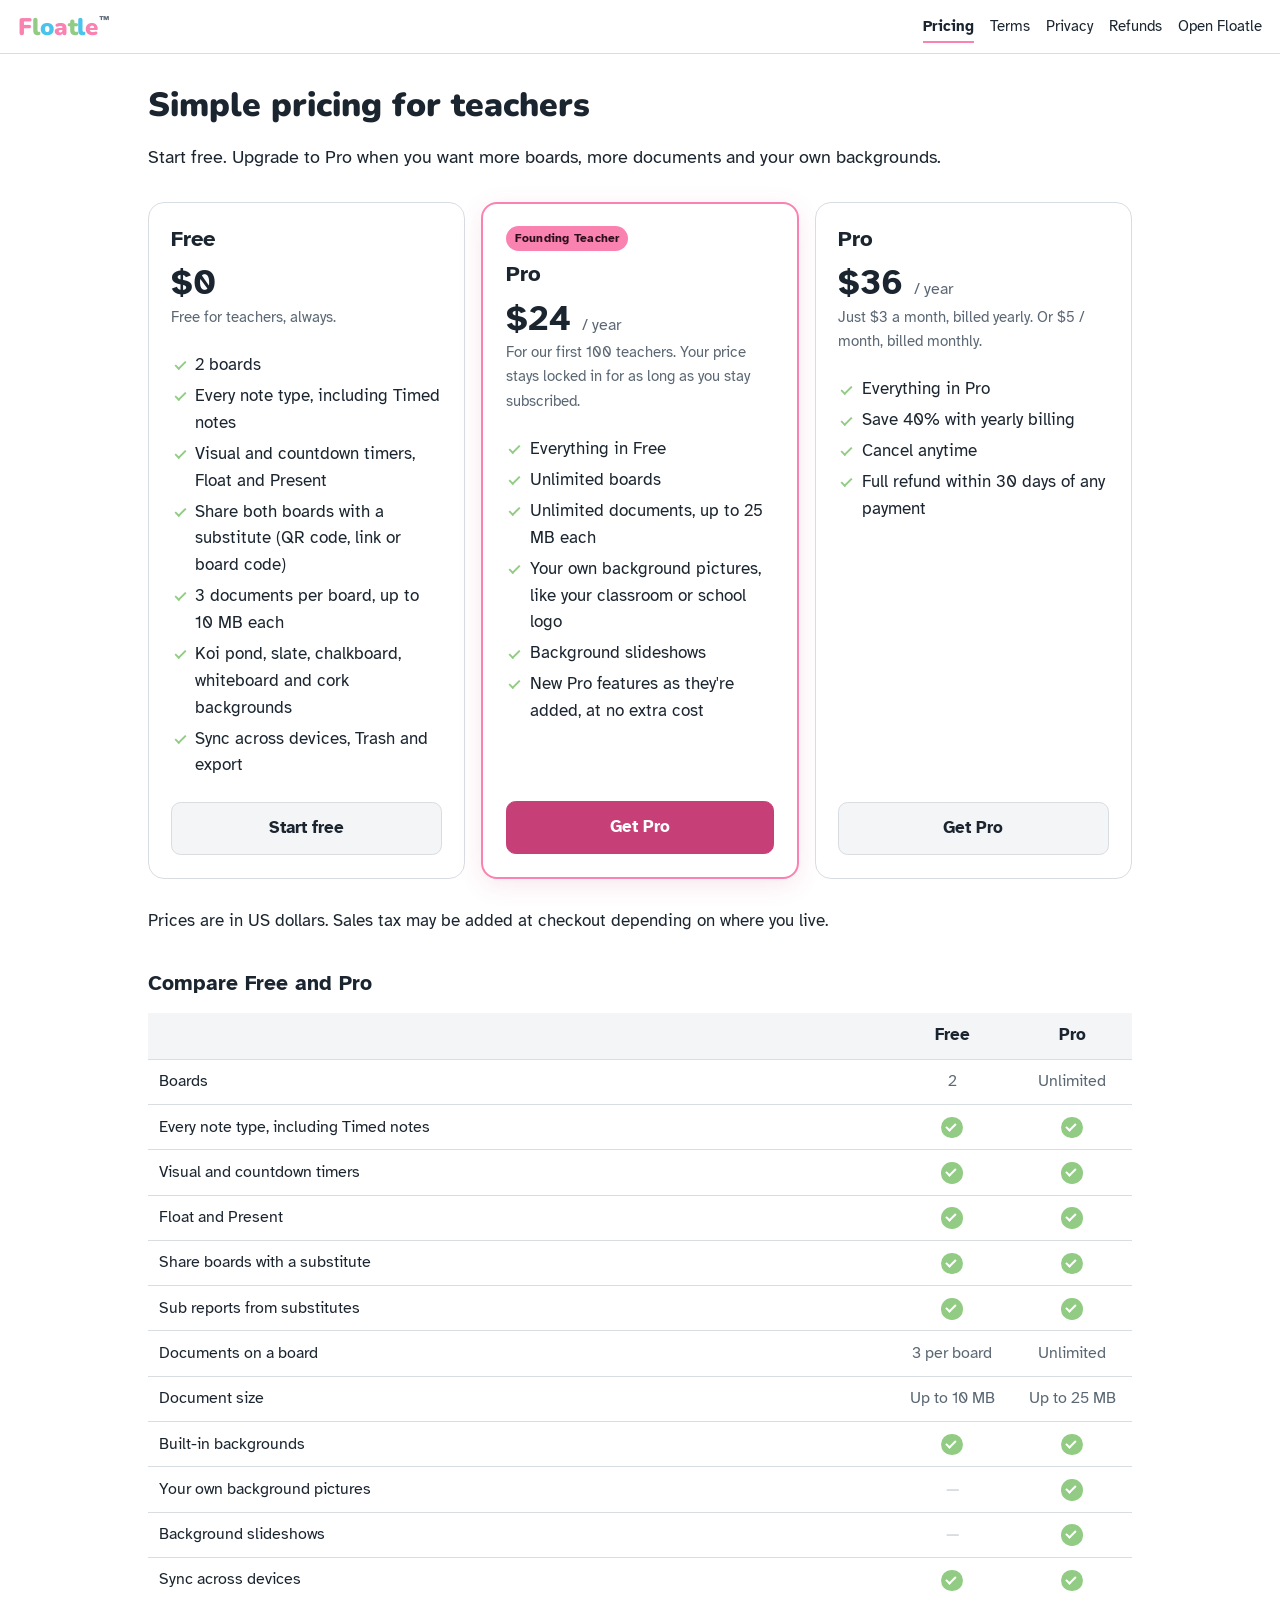
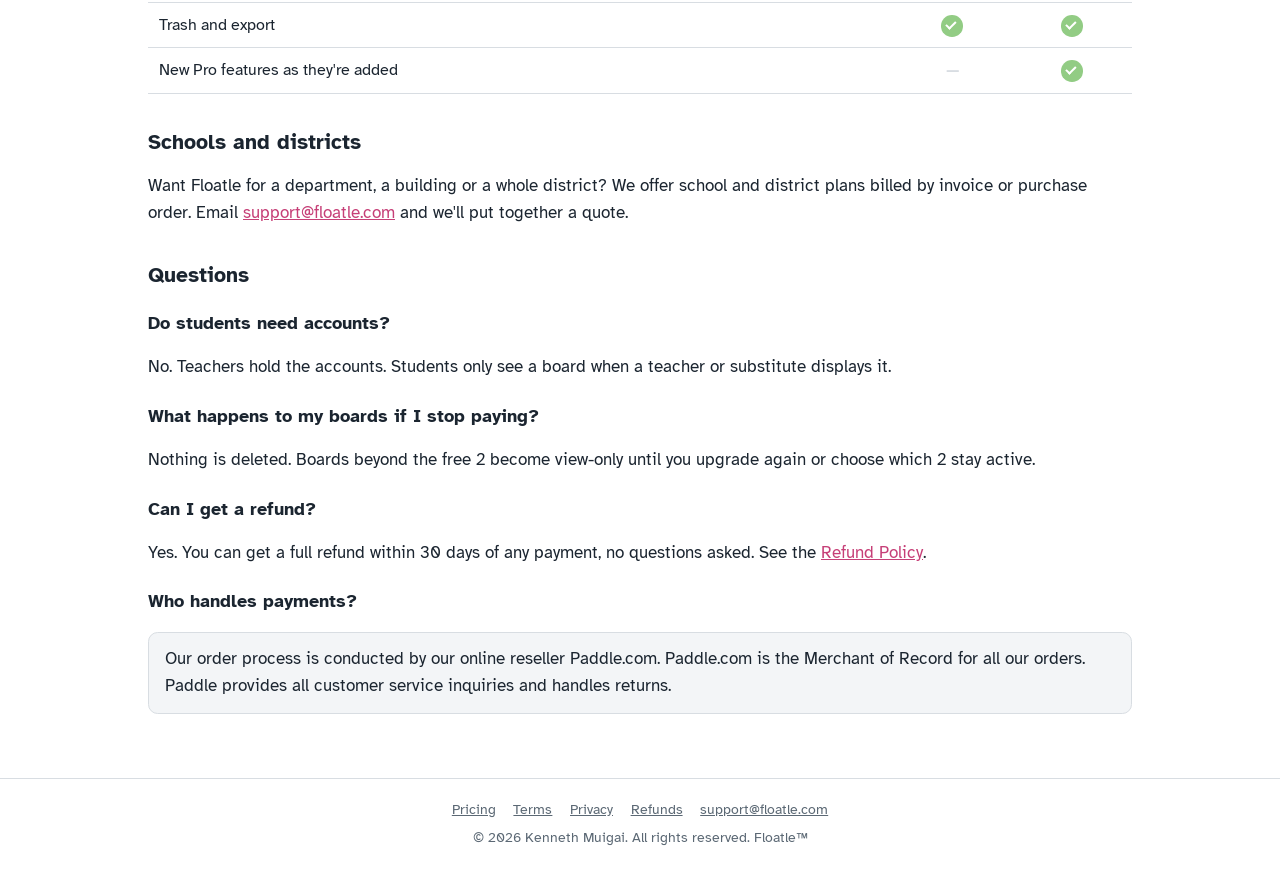
==== pricing/index.html @ 1a971127 "Add files via upload" ====
<!doctype html>
<html lang="en">
<head>
<meta charset="utf-8">
<meta name="viewport" content="width=device-width, initial-scale=1">
<title>Pricing · Floatle™</title>
<meta name="description" content="Floatle pricing: free for teachers, Pro for unlimited boards and themes.">
<meta name="theme-color" content="#173A55">
<meta name="author" content="Kenneth Muigai">
<link rel="icon" type="image/png" href="/assets/favicon.png">
<link rel="apple-touch-icon" href="/assets/apple-touch-icon.png">
<link rel="preconnect" href="https://fonts.googleapis.com">
<link rel="preconnect" href="https://fonts.gstatic.com" crossorigin>
<link rel="stylesheet" href="https://fonts.googleapis.com/css2?family=Atkinson+Hyperlegible:ital,wght@0,400;0,700;1,400&family=Nunito:wght@900&display=swap">
<link rel="stylesheet" href="/assets/legal.css">
</head>
<body>
<header class="top">
  <a class="brand" href="/" aria-label="Floatle home"><span class="c1">F</span><span class="c2">l</span><span class="c3">o</span><span class="c1">a</span><span class="c2">t</span><span class="c3">l</span><span class="c1">e</span><span class="tm" aria-hidden="true">™</span></a>
  <nav aria-label="Site"><a href="/pricing/" aria-current="page">Pricing</a><a href="/terms/">Terms</a><a href="/privacy/">Privacy</a><a href="/refunds/">Refunds</a><a href="/">Open Floatle</a></nav>
</header>
<main class="wide">
<h1>Simple pricing for teachers</h1>
<p class="lead">Start free. Upgrade to Pro when you want more boards, more documents and your own backgrounds.</p>

<div class="plans">
  <section class="plan">
    <h2>Free</h2>
    <p class="price">$0</p>
    <p class="alt">Free for teachers, always.</p>
    <ul>
      <li>2 boards</li>
      <li>Every note type, including Timed notes</li>
      <li>Visual and countdown timers, Float and Present</li>
      <li>Share both boards with a substitute (QR code, link or board code)</li>
      <li>3 documents per board, up to 10 MB each</li>
      <li>Koi pond, slate, chalkboard, whiteboard and cork backgrounds</li>
      <li>Sync across devices, Trash and export</li>
    </ul>
    <a class="btn" href="/">Start free</a>
  </section>

  <section class="plan featured">
    <span class="tag">Founding Teacher</span>
    <h2>Pro</h2>
    <p class="price">$24 <small>/ year</small></p>
    <p class="alt">For our first 100 teachers. Your price stays locked in for as long as you stay subscribed.</p>
    <ul>
      <li>Everything in Free</li>
      <li>Unlimited boards</li>
      <li>Unlimited documents, up to 25 MB each</li>
      <li>Your own background pictures, like your classroom or school logo</li>
      <li>Background slideshows</li>
      <li>New Pro features as they're added, at no extra cost</li>
    </ul>
    <a class="btn primary" href="/">Get Pro</a>
  </section>

  <section class="plan">
    <h2>Pro</h2>
    <p class="price">$36 <small>/ year</small></p>
    <p class="alt">Just $3 a month, billed yearly. Or $5 / month, billed monthly.</p>
    <ul>
      <li>Everything in Pro</li>
      <li>Save 40% with yearly billing</li>
      <li>Cancel anytime</li>
      <li>Full refund within 30 days of any payment</li>
    </ul>
    <a class="btn" href="/">Get Pro</a>
  </section>
</div>

<p>Prices are in US dollars. Sales tax may be added at checkout depending on where you live.</p>

<h2>Compare Free and Pro</h2>
<div class="table-wrap">
<table class="compare">
  <thead><tr><th scope="col"><span class="sr">Feature</span></th><th scope="col">Free</th><th scope="col">Pro</th></tr></thead>
  <tbody>
    <tr><th scope="row">Boards</th><td>2</td><td>Unlimited</td></tr>
    <tr><th scope="row">Every note type, including Timed notes</th><td><span class="yes" role="img" aria-label="Included"></span></td><td><span class="yes" role="img" aria-label="Included"></span></td></tr>
    <tr><th scope="row">Visual and countdown timers</th><td><span class="yes" role="img" aria-label="Included"></span></td><td><span class="yes" role="img" aria-label="Included"></span></td></tr>
    <tr><th scope="row">Float and Present</th><td><span class="yes" role="img" aria-label="Included"></span></td><td><span class="yes" role="img" aria-label="Included"></span></td></tr>
    <tr><th scope="row">Share boards with a substitute</th><td><span class="yes" role="img" aria-label="Included"></span></td><td><span class="yes" role="img" aria-label="Included"></span></td></tr>
    <tr><th scope="row">Sub reports from substitutes</th><td><span class="yes" role="img" aria-label="Included"></span></td><td><span class="yes" role="img" aria-label="Included"></span></td></tr>
    <tr><th scope="row">Documents on a board</th><td>3 per board</td><td>Unlimited</td></tr>
    <tr><th scope="row">Document size</th><td>Up to 10 MB</td><td>Up to 25 MB</td></tr>
    <tr><th scope="row">Built-in backgrounds</th><td><span class="yes" role="img" aria-label="Included"></span></td><td><span class="yes" role="img" aria-label="Included"></span></td></tr>
    <tr><th scope="row">Your own background pictures</th><td><span class="no" role="img" aria-label="Not included">&mdash;</span></td><td><span class="yes" role="img" aria-label="Included"></span></td></tr>
    <tr><th scope="row">Background slideshows</th><td><span class="no" role="img" aria-label="Not included">&mdash;</span></td><td><span class="yes" role="img" aria-label="Included"></span></td></tr>
    <tr><th scope="row">Sync across devices</th><td><span class="yes" role="img" aria-label="Included"></span></td><td><span class="yes" role="img" aria-label="Included"></span></td></tr>
    <tr><th scope="row">Trash and export</th><td><span class="yes" role="img" aria-label="Included"></span></td><td><span class="yes" role="img" aria-label="Included"></span></td></tr>
    <tr><th scope="row">New Pro features as they're added</th><td><span class="no" role="img" aria-label="Not included">&mdash;</span></td><td><span class="yes" role="img" aria-label="Included"></span></td></tr>
  </tbody>
</table>
</div>

<h2>Schools and districts</h2>
<p>Want Floatle for a department, a building or a whole district? We offer school and district plans billed by invoice or purchase order. Email <a href="mailto:support@floatle.com">support@floatle.com</a> and we'll put together a quote.</p>

<section class="faq">
<h2>Questions</h2>
<h3>Do students need accounts?</h3>
<p>No. Teachers hold the accounts. Students only see a board when a teacher or substitute displays it.</p>
<h3>What happens to my boards if I stop paying?</h3>
<p>Nothing is deleted. Boards beyond the free 2 become view-only until you upgrade again or choose which 2 stay active.</p>
<h3>Can I get a refund?</h3>
<p>Yes. You can get a full refund within 30 days of any payment, no questions asked. See the <a href="/refunds/">Refund Policy</a>.</p>
<h3>Who handles payments?</h3>
<p class="mor">Our order process is conducted by our online reseller Paddle.com. Paddle.com is the Merchant of Record for all our orders. Paddle provides all customer service inquiries and handles returns.</p>
</section>
</main>
<footer class="foot">
  <nav aria-label="Legal"><a href="/pricing/" aria-current="page">Pricing</a><a href="/terms/">Terms</a><a href="/privacy/">Privacy</a><a href="/refunds/">Refunds</a><a href="mailto:support@floatle.com">support@floatle.com</a></nav>
  <div>&copy; 2026 Kenneth Muigai. All rights reserved. Floatle&trade;</div>
</footer>
</body>
</html>
---- assets/legal.css ----
/* Shared styles for floatle.com/pricing, /terms, /privacy and /refunds */
:root{
  --chrome:#FFFFFF; --chrome-2:#F3F5F7; --ink:#1B2530; --muted:#5B6874; --line:#D8DDE2;
  --accent:#C63F77; --accent-ink:#FFFFFF;
  --koi-pink:#FA82B1; --lily-green:#92CC84; --pond-blue:#4AC4EC; --pond:#173A55;
  --brand-font:"Nunito", var(--font);
  --font:"Atkinson Hyperlegible", "Segoe UI", system-ui, -apple-system, Roboto, Arial, sans-serif;
}
@media (prefers-color-scheme: dark){
  :root{
    --chrome:#141A21; --chrome-2:#1C242D; --ink:#E6EBF0; --muted:#98A5B2; --line:#2B3642;
    --accent:#FF8DB8; --accent-ink:#2A0E1A;
  }
}
*,*::before,*::after{box-sizing:border-box}
html{-webkit-text-size-adjust:100%}
body{margin:0;font-family:var(--font);color:var(--ink);background:var(--chrome);line-height:1.6;font-size:1.05rem}
a{color:var(--accent)}
:focus-visible{outline:3px solid var(--accent);outline-offset:2px}

/* top bar */
.top{position:sticky;top:0;z-index:5;display:flex;align-items:center;gap:1rem;flex-wrap:wrap;padding:.65rem 1.1rem;background:var(--chrome);border-bottom:1px solid var(--line)}
.brand{font-family:var(--brand-font);font-weight:900;font-size:1.5rem;line-height:1;letter-spacing:-.01em;text-decoration:none;white-space:nowrap}
.brand .c1{color:var(--koi-pink)} .brand .c2{color:var(--lily-green)} .brand .c3{color:var(--pond-blue)}
.brand .tm{font-family:var(--font);font-size:.45em;font-weight:700;vertical-align:top;color:var(--muted);margin-left:.1em}
.top nav{display:flex;gap:.25rem 1rem;flex-wrap:wrap;margin-left:auto;font-size:.95rem}
.top nav a{color:var(--ink);text-decoration:none;padding:.2rem 0;border-bottom:2px solid transparent}
.top nav a:hover{border-color:var(--line)}
.top nav a[aria-current="page"]{border-color:var(--koi-pink);font-weight:700}

/* page body */
main{max-width:46rem;margin:0 auto;padding:2rem 1.25rem 3rem}
h1{font-family:var(--brand-font);font-weight:900;font-size:2.1rem;line-height:1.15;margin:0 0 .3rem}
h2{font-size:1.3rem;margin:2.2rem 0 .5rem;line-height:1.3}
h3{font-size:1.1rem;margin:1.6rem 0 .4rem}
.updated{color:var(--muted);font-size:.95rem;margin:0 0 1.5rem}
.lead{font-size:1.15rem}
ul{padding-left:1.3rem} li{margin:.25rem 0}
.note{padding:.8rem 1rem;border-radius:.6rem;background:#FFF4D6;color:#5A4200;line-height:1.5}
.mor{padding:.8rem 1rem;border-radius:.6rem;background:var(--chrome-2);border:1px solid var(--line)}
.table-wrap{overflow-x:auto;margin:1rem 0}
table{border-collapse:collapse;width:100%;font-size:.98rem}
th,td{text-align:left;vertical-align:top;padding:.6rem .7rem;border-bottom:1px solid var(--line)}
th{background:var(--chrome-2);font-weight:700}
address{font-style:normal}

/* pricing */
.wide{max-width:64rem}
.plans{display:grid;grid-template-columns:repeat(auto-fit,minmax(16rem,1fr));gap:1rem;margin:1.8rem 0}
.plan{border:1px solid var(--line);border-radius:1rem;padding:1.4rem;background:var(--chrome);display:flex;flex-direction:column}
.plan.featured{border:2px solid var(--koi-pink);box-shadow:0 6px 24px rgba(198,63,119,.12)}
.plan h2{margin:0 0 .2rem;font-size:1.35rem}
.tag{display:inline-block;font-size:.78rem;font-weight:700;letter-spacing:.02em;padding:.15rem .55rem;border-radius:1rem;background:var(--koi-pink);color:#2A0E1A;margin-bottom:.6rem;align-self:flex-start}
.price{font-size:2.2rem;font-weight:700;line-height:1.1;margin:.5rem 0 .1rem}
.price small{font-size:1rem;font-weight:400;color:var(--muted)}
.alt{color:var(--muted);font-size:.95rem;margin:0 0 .8rem}
.plan ul{list-style:none;padding:0;margin:.4rem 0 1.2rem;flex:1 1 auto}
.plan li{padding-left:1.5rem;position:relative}
.plan li::before{content:"";position:absolute;left:.2rem;top:.55em;width:.7rem;height:.38rem;border-left:2.5px solid var(--lily-green);border-bottom:2.5px solid var(--lily-green);transform:rotate(-45deg)}
.btn{display:inline-block;text-align:center;text-decoration:none;font-weight:700;padding:.75rem 1rem;border-radius:.6rem;border:1px solid var(--line);color:var(--ink);background:var(--chrome-2)}
.btn.primary{background:var(--accent);border-color:var(--accent);color:var(--accent-ink)}
.btn:hover{filter:brightness(1.05)}
.compare td:not(:first-child),.compare th:not(:first-child){text-align:center}
.faq h3{margin-top:1.3rem}

/* footer */
.foot{border-top:1px solid var(--line);padding:1.2rem;text-align:center;font-size:.88rem;color:var(--muted)}
.foot nav{display:flex;justify-content:center;flex-wrap:wrap;gap:.3rem 1.1rem;margin-bottom:.4rem}
.foot a{color:var(--muted)}

/* Free vs Pro comparison: check marks */
.compare{table-layout:fixed}
.compare th[scope="row"]{font-weight:400;background:none}
.compare thead th:not(:first-child){width:7.5rem;font-size:1.05rem}
.compare td{color:var(--muted)}
.compare .yes{display:inline-block;width:1.35rem;height:1.35rem;border-radius:50%;background:var(--lily-green);position:relative;vertical-align:middle}
.compare .yes::after{content:"";position:absolute;left:.42rem;top:.25rem;width:.35rem;height:.62rem;border-right:2.5px solid #fff;border-bottom:2.5px solid #fff;transform:rotate(45deg)}
.compare .no{color:var(--line);font-weight:700}
.sr{position:absolute;width:1px;height:1px;overflow:hidden;clip:rect(0 0 0 0)}
@media (max-width:480px){.compare thead th:not(:first-child){width:5.2rem}}
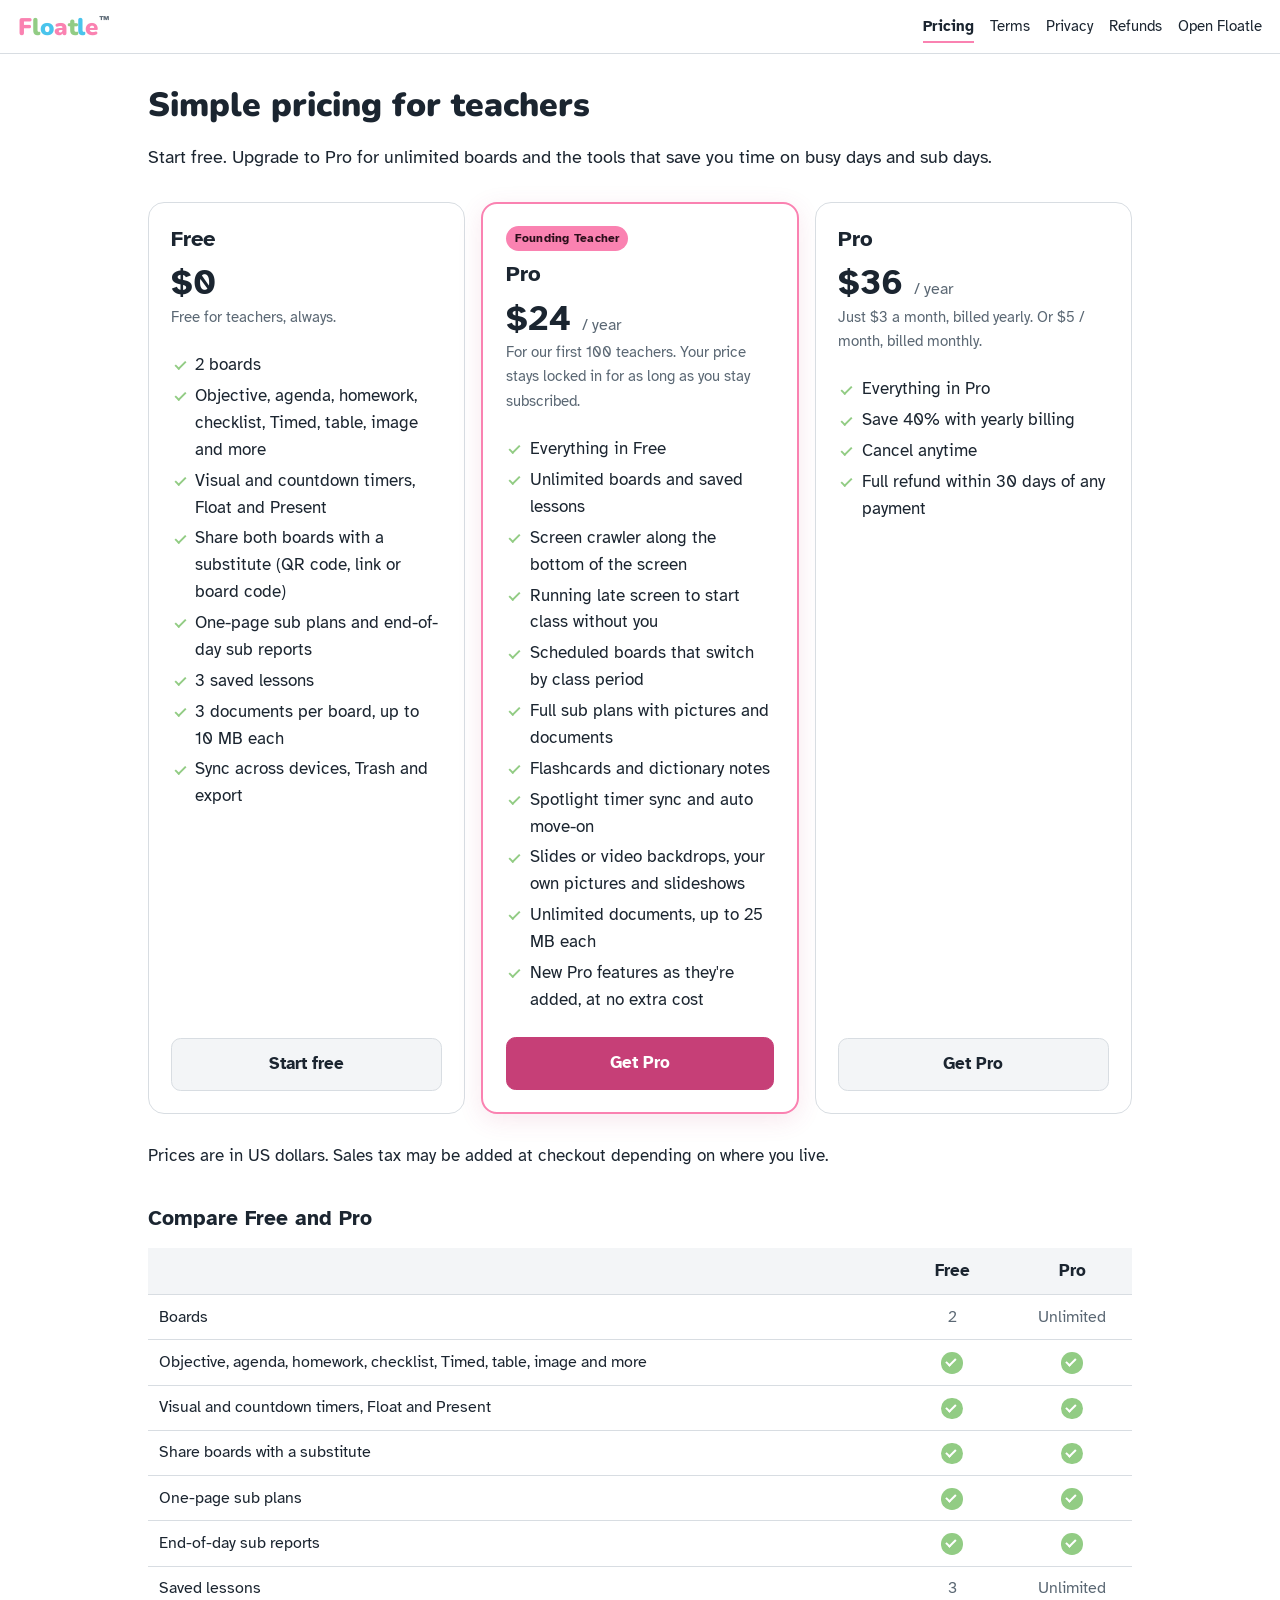
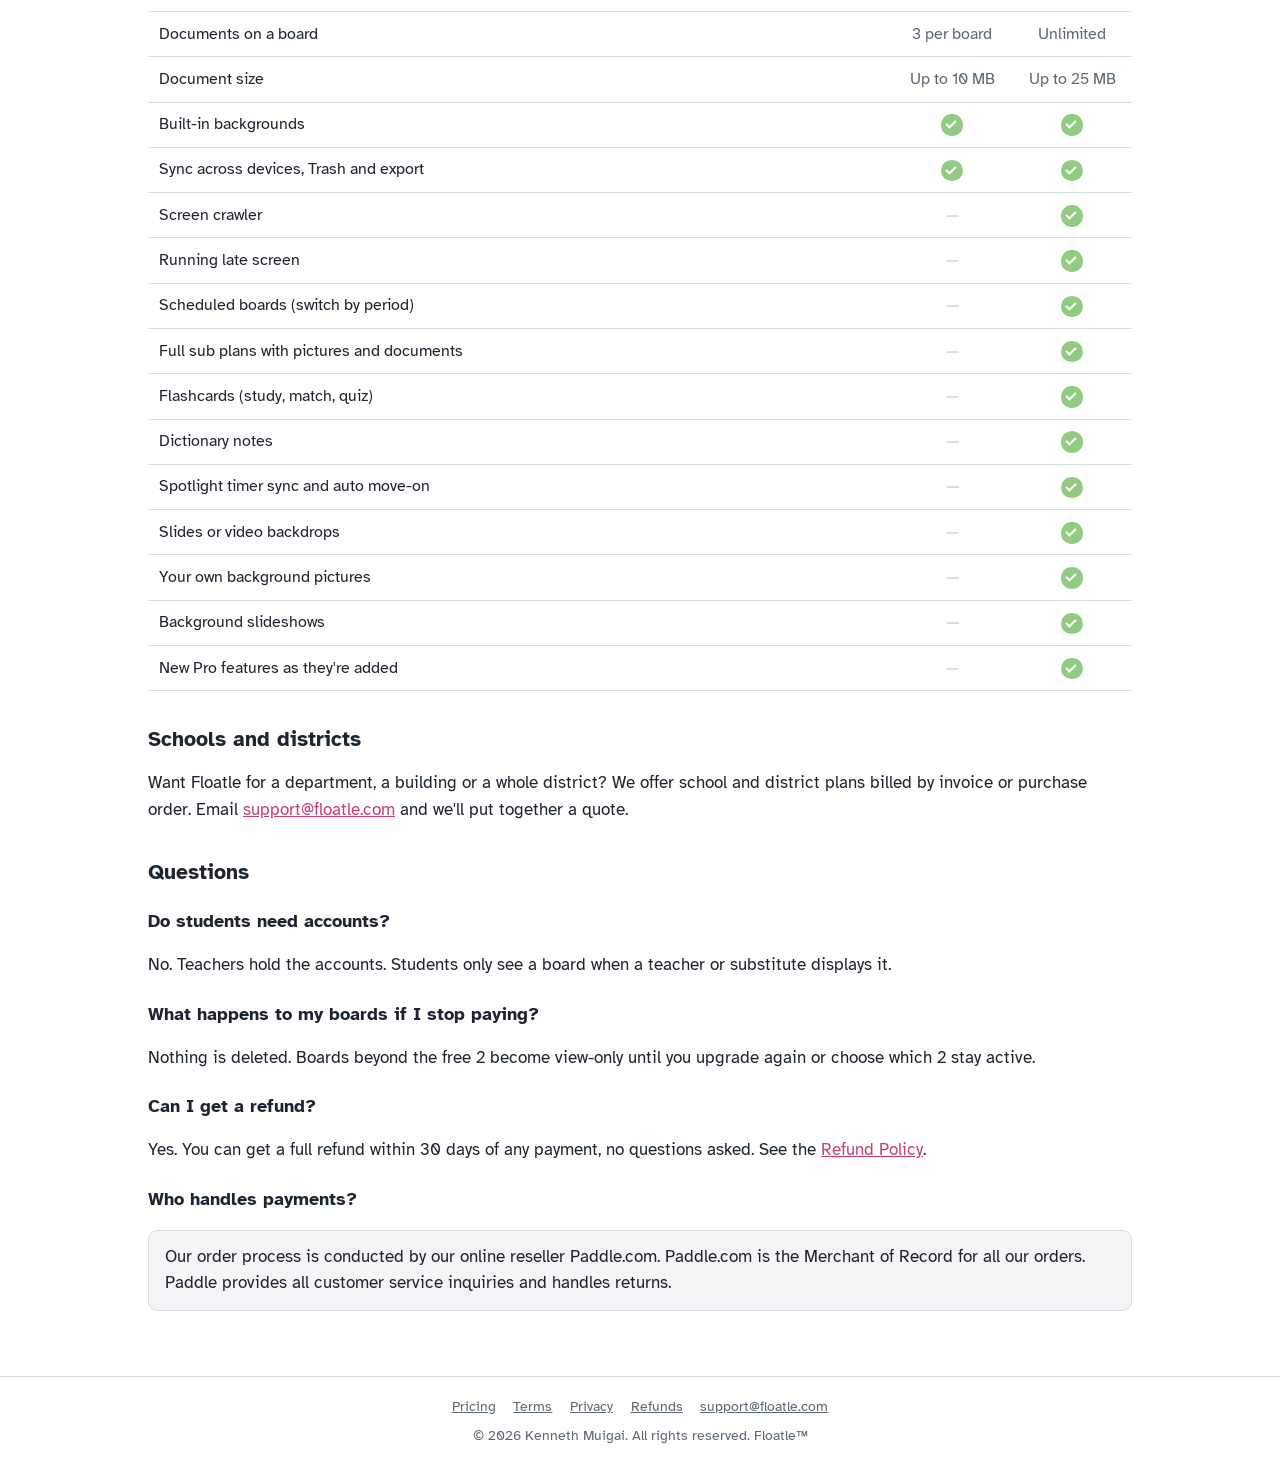
==== commit ea16a362: "Add files via upload" ====
--- a/pricing/index.html
+++ b/pricing/index.html
@@ -21,7 +21,7 @@
 </header>
 <main class="wide">
 <h1>Simple pricing for teachers</h1>
-<p class="lead">Start free. Upgrade to Pro when you want more boards, more documents and your own backgrounds.</p>
+<p class="lead">Start free. Upgrade to Pro for unlimited boards and the tools that save you time on busy days and sub days.</p>
 
 <div class="plans">
   <section class="plan">
@@ -30,11 +30,12 @@
     <p class="alt">Free for teachers, always.</p>
     <ul>
       <li>2 boards</li>
-      <li>Every note type, including Timed notes</li>
+      <li>Objective, agenda, homework, checklist, Timed, table, image and more</li>
       <li>Visual and countdown timers, Float and Present</li>
       <li>Share both boards with a substitute (QR code, link or board code)</li>
+      <li>One-page sub plans and end-of-day sub reports</li>
+      <li>3 saved lessons</li>
       <li>3 documents per board, up to 10 MB each</li>
-      <li>Koi pond, slate, chalkboard, whiteboard and cork backgrounds</li>
       <li>Sync across devices, Trash and export</li>
     </ul>
     <a class="btn" href="/">Start free</a>
@@ -47,10 +48,15 @@
     <p class="alt">For our first 100 teachers. Your price stays locked in for as long as you stay subscribed.</p>
     <ul>
       <li>Everything in Free</li>
-      <li>Unlimited boards</li>
+      <li>Unlimited boards and saved lessons</li>
+      <li>Screen crawler along the bottom of the screen</li>
+      <li>Running late screen to start class without you</li>
+      <li>Scheduled boards that switch by class period</li>
+      <li>Full sub plans with pictures and documents</li>
+      <li>Flashcards and dictionary notes</li>
+      <li>Spotlight timer sync and auto move-on</li>
+      <li>Slides or video backdrops, your own pictures and slideshows</li>
       <li>Unlimited documents, up to 25 MB each</li>
-      <li>Your own background pictures, like your classroom or school logo</li>
-      <li>Background slideshows</li>
       <li>New Pro features as they're added, at no extra cost</li>
     </ul>
     <a class="btn primary" href="/">Get Pro</a>
@@ -78,18 +84,26 @@
   <thead><tr><th scope="col"><span class="sr">Feature</span></th><th scope="col">Free</th><th scope="col">Pro</th></tr></thead>
   <tbody>
     <tr><th scope="row">Boards</th><td>2</td><td>Unlimited</td></tr>
-    <tr><th scope="row">Every note type, including Timed notes</th><td><span class="yes" role="img" aria-label="Included"></span></td><td><span class="yes" role="img" aria-label="Included"></span></td></tr>
-    <tr><th scope="row">Visual and countdown timers</th><td><span class="yes" role="img" aria-label="Included"></span></td><td><span class="yes" role="img" aria-label="Included"></span></td></tr>
-    <tr><th scope="row">Float and Present</th><td><span class="yes" role="img" aria-label="Included"></span></td><td><span class="yes" role="img" aria-label="Included"></span></td></tr>
+    <tr><th scope="row">Objective, agenda, homework, checklist, Timed, table, image and more</th><td><span class="yes" role="img" aria-label="Included"></span></td><td><span class="yes" role="img" aria-label="Included"></span></td></tr>
+    <tr><th scope="row">Visual and countdown timers, Float and Present</th><td><span class="yes" role="img" aria-label="Included"></span></td><td><span class="yes" role="img" aria-label="Included"></span></td></tr>
     <tr><th scope="row">Share boards with a substitute</th><td><span class="yes" role="img" aria-label="Included"></span></td><td><span class="yes" role="img" aria-label="Included"></span></td></tr>
-    <tr><th scope="row">Sub reports from substitutes</th><td><span class="yes" role="img" aria-label="Included"></span></td><td><span class="yes" role="img" aria-label="Included"></span></td></tr>
+    <tr><th scope="row">One-page sub plans</th><td><span class="yes" role="img" aria-label="Included"></span></td><td><span class="yes" role="img" aria-label="Included"></span></td></tr>
+    <tr><th scope="row">End-of-day sub reports</th><td><span class="yes" role="img" aria-label="Included"></span></td><td><span class="yes" role="img" aria-label="Included"></span></td></tr>
+    <tr><th scope="row">Saved lessons</th><td>3</td><td>Unlimited</td></tr>
     <tr><th scope="row">Documents on a board</th><td>3 per board</td><td>Unlimited</td></tr>
     <tr><th scope="row">Document size</th><td>Up to 10 MB</td><td>Up to 25 MB</td></tr>
     <tr><th scope="row">Built-in backgrounds</th><td><span class="yes" role="img" aria-label="Included"></span></td><td><span class="yes" role="img" aria-label="Included"></span></td></tr>
+    <tr><th scope="row">Sync across devices, Trash and export</th><td><span class="yes" role="img" aria-label="Included"></span></td><td><span class="yes" role="img" aria-label="Included"></span></td></tr>
+    <tr><th scope="row">Screen crawler</th><td><span class="no" role="img" aria-label="Not included">&mdash;</span></td><td><span class="yes" role="img" aria-label="Included"></span></td></tr>
+    <tr><th scope="row">Running late screen</th><td><span class="no" role="img" aria-label="Not included">&mdash;</span></td><td><span class="yes" role="img" aria-label="Included"></span></td></tr>
+    <tr><th scope="row">Scheduled boards (switch by period)</th><td><span class="no" role="img" aria-label="Not included">&mdash;</span></td><td><span class="yes" role="img" aria-label="Included"></span></td></tr>
+    <tr><th scope="row">Full sub plans with pictures and documents</th><td><span class="no" role="img" aria-label="Not included">&mdash;</span></td><td><span class="yes" role="img" aria-label="Included"></span></td></tr>
+    <tr><th scope="row">Flashcards (study, match, quiz)</th><td><span class="no" role="img" aria-label="Not included">&mdash;</span></td><td><span class="yes" role="img" aria-label="Included"></span></td></tr>
+    <tr><th scope="row">Dictionary notes</th><td><span class="no" role="img" aria-label="Not included">&mdash;</span></td><td><span class="yes" role="img" aria-label="Included"></span></td></tr>
+    <tr><th scope="row">Spotlight timer sync and auto move-on</th><td><span class="no" role="img" aria-label="Not included">&mdash;</span></td><td><span class="yes" role="img" aria-label="Included"></span></td></tr>
+    <tr><th scope="row">Slides or video backdrops</th><td><span class="no" role="img" aria-label="Not included">&mdash;</span></td><td><span class="yes" role="img" aria-label="Included"></span></td></tr>
     <tr><th scope="row">Your own background pictures</th><td><span class="no" role="img" aria-label="Not included">&mdash;</span></td><td><span class="yes" role="img" aria-label="Included"></span></td></tr>
     <tr><th scope="row">Background slideshows</th><td><span class="no" role="img" aria-label="Not included">&mdash;</span></td><td><span class="yes" role="img" aria-label="Included"></span></td></tr>
-    <tr><th scope="row">Sync across devices</th><td><span class="yes" role="img" aria-label="Included"></span></td><td><span class="yes" role="img" aria-label="Included"></span></td></tr>
-    <tr><th scope="row">Trash and export</th><td><span class="yes" role="img" aria-label="Included"></span></td><td><span class="yes" role="img" aria-label="Included"></span></td></tr>
     <tr><th scope="row">New Pro features as they're added</th><td><span class="no" role="img" aria-label="Not included">&mdash;</span></td><td><span class="yes" role="img" aria-label="Included"></span></td></tr>
   </tbody>
 </table>
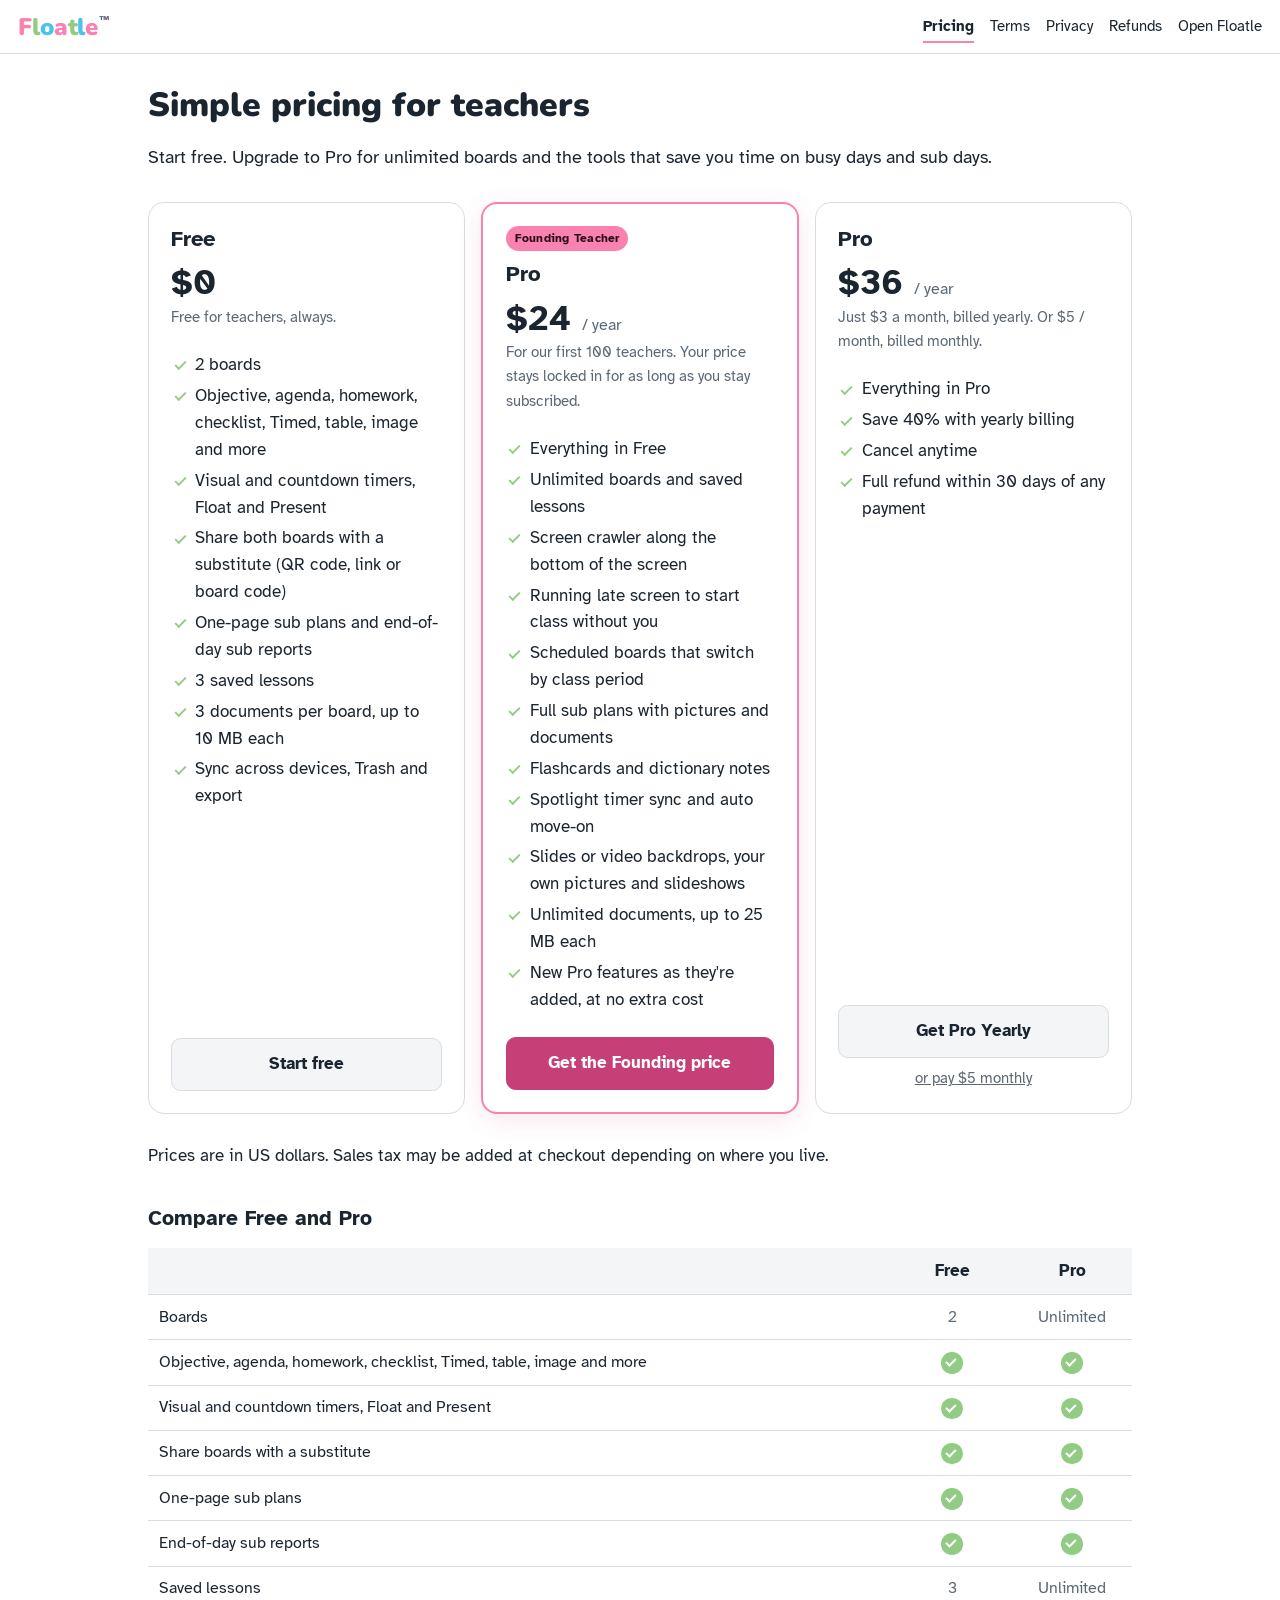
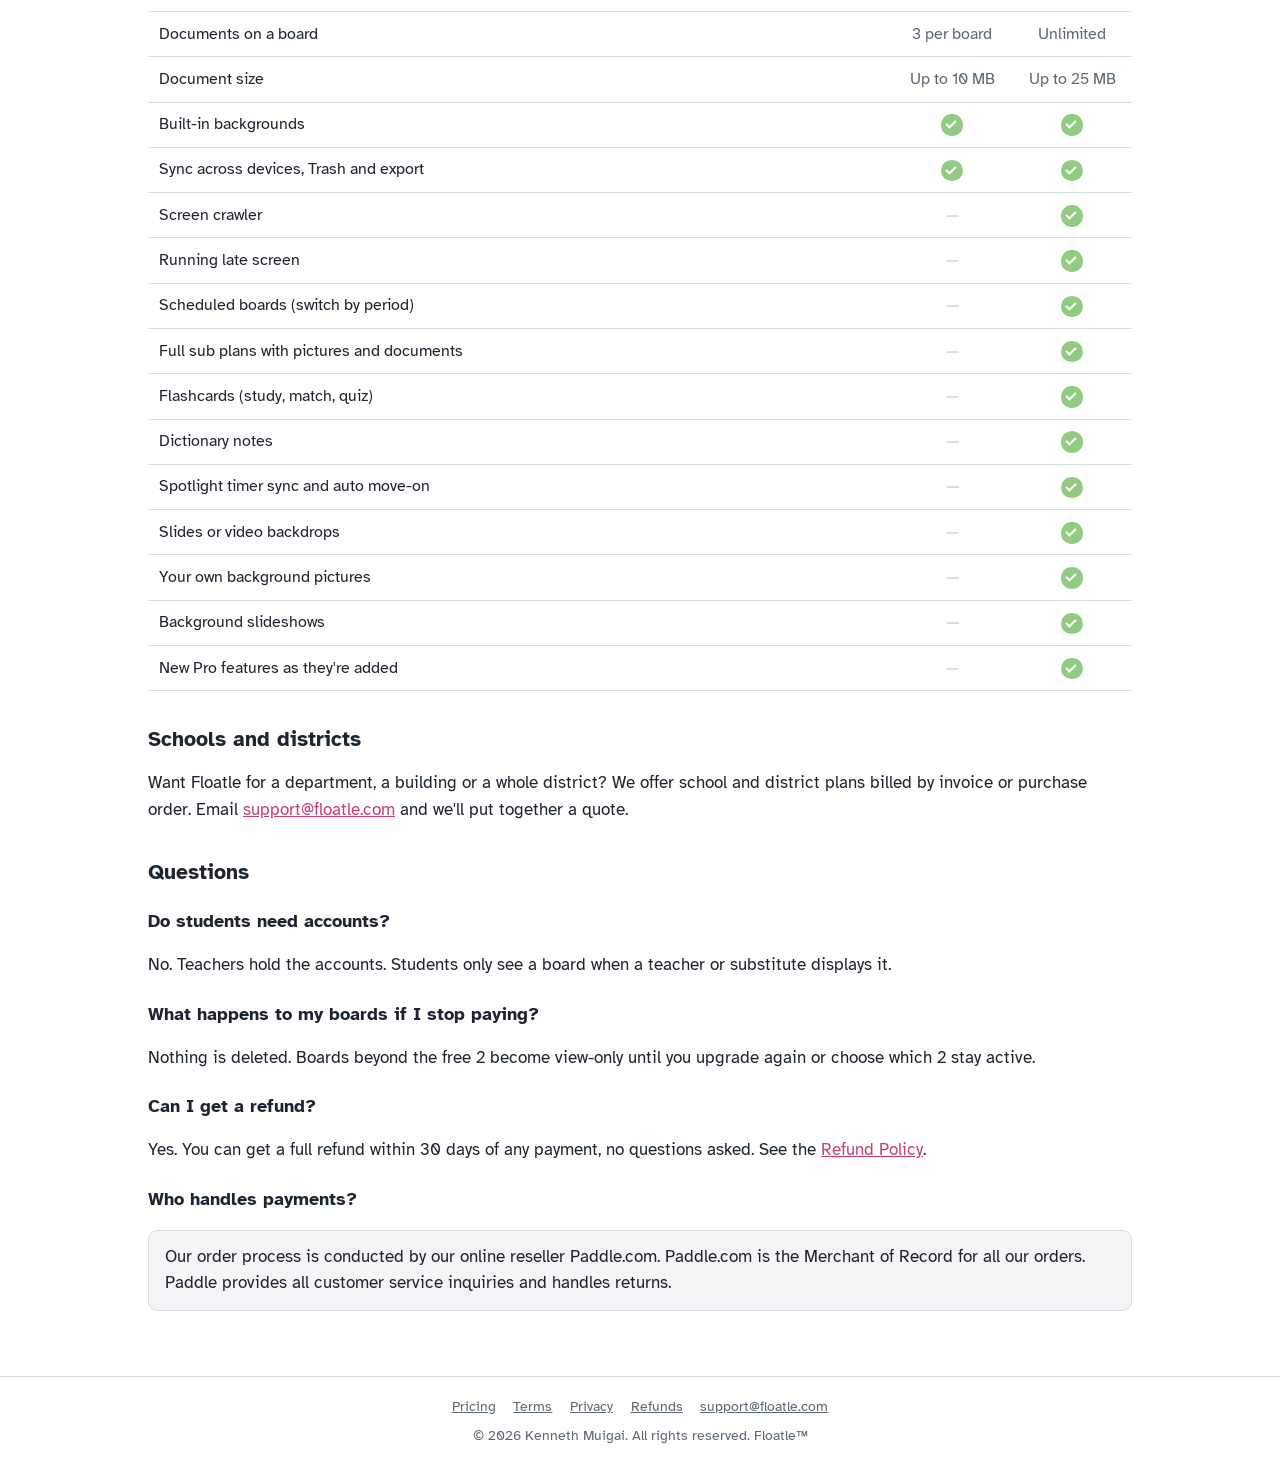
==== commit a1f4587e: "Add Paddle checkout and payment webhook (sandbox) - Pricing page buttons open floatle.com/?upgrade=f" ====
--- a/pricing/index.html
+++ b/pricing/index.html
@@ -59,7 +59,7 @@
       <li>Unlimited documents, up to 25 MB each</li>
       <li>New Pro features as they're added, at no extra cost</li>
     </ul>
-    <a class="btn primary" href="/">Get Pro</a>
+    <a class="btn primary" href="/?upgrade=founding">Get the Founding price</a>
   </section>
 
   <section class="plan">
@@ -72,7 +72,8 @@
       <li>Cancel anytime</li>
       <li>Full refund within 30 days of any payment</li>
     </ul>
-    <a class="btn" href="/">Get Pro</a>
+    <a class="btn" href="/?upgrade=yearly">Get Pro Yearly</a>
+    <a class="monthly-link" href="/?upgrade=monthly">or pay $5 monthly</a>
   </section>
 </div>
 
--- a/assets/legal.css
+++ b/assets/legal.css
@@ -78,3 +78,4 @@
 .compare .no{color:var(--line);font-weight:700}
 .sr{position:absolute;width:1px;height:1px;overflow:hidden;clip:rect(0 0 0 0)}
 @media (max-width:480px){.compare thead th:not(:first-child){width:5.2rem}}
+.monthly-link{display:block;text-align:center;margin-top:.6rem;font-size:.92rem;color:var(--muted)}
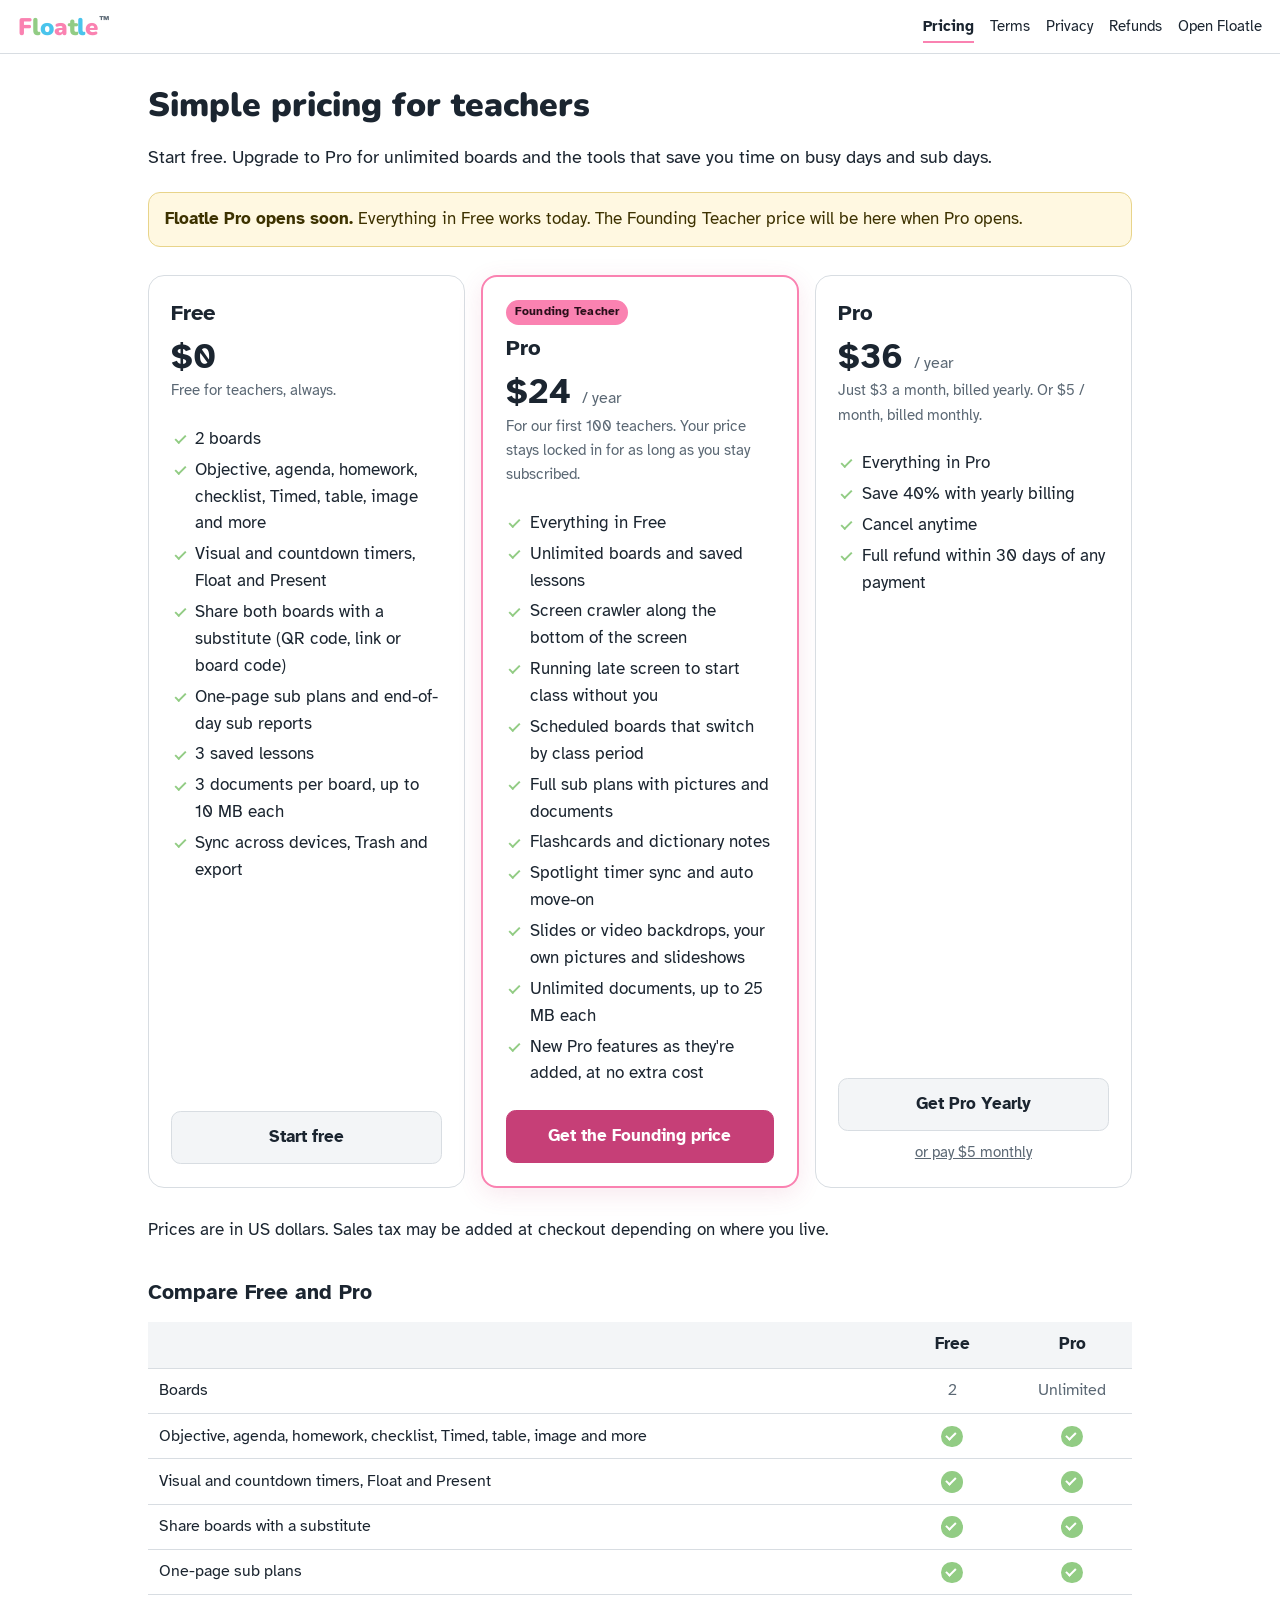
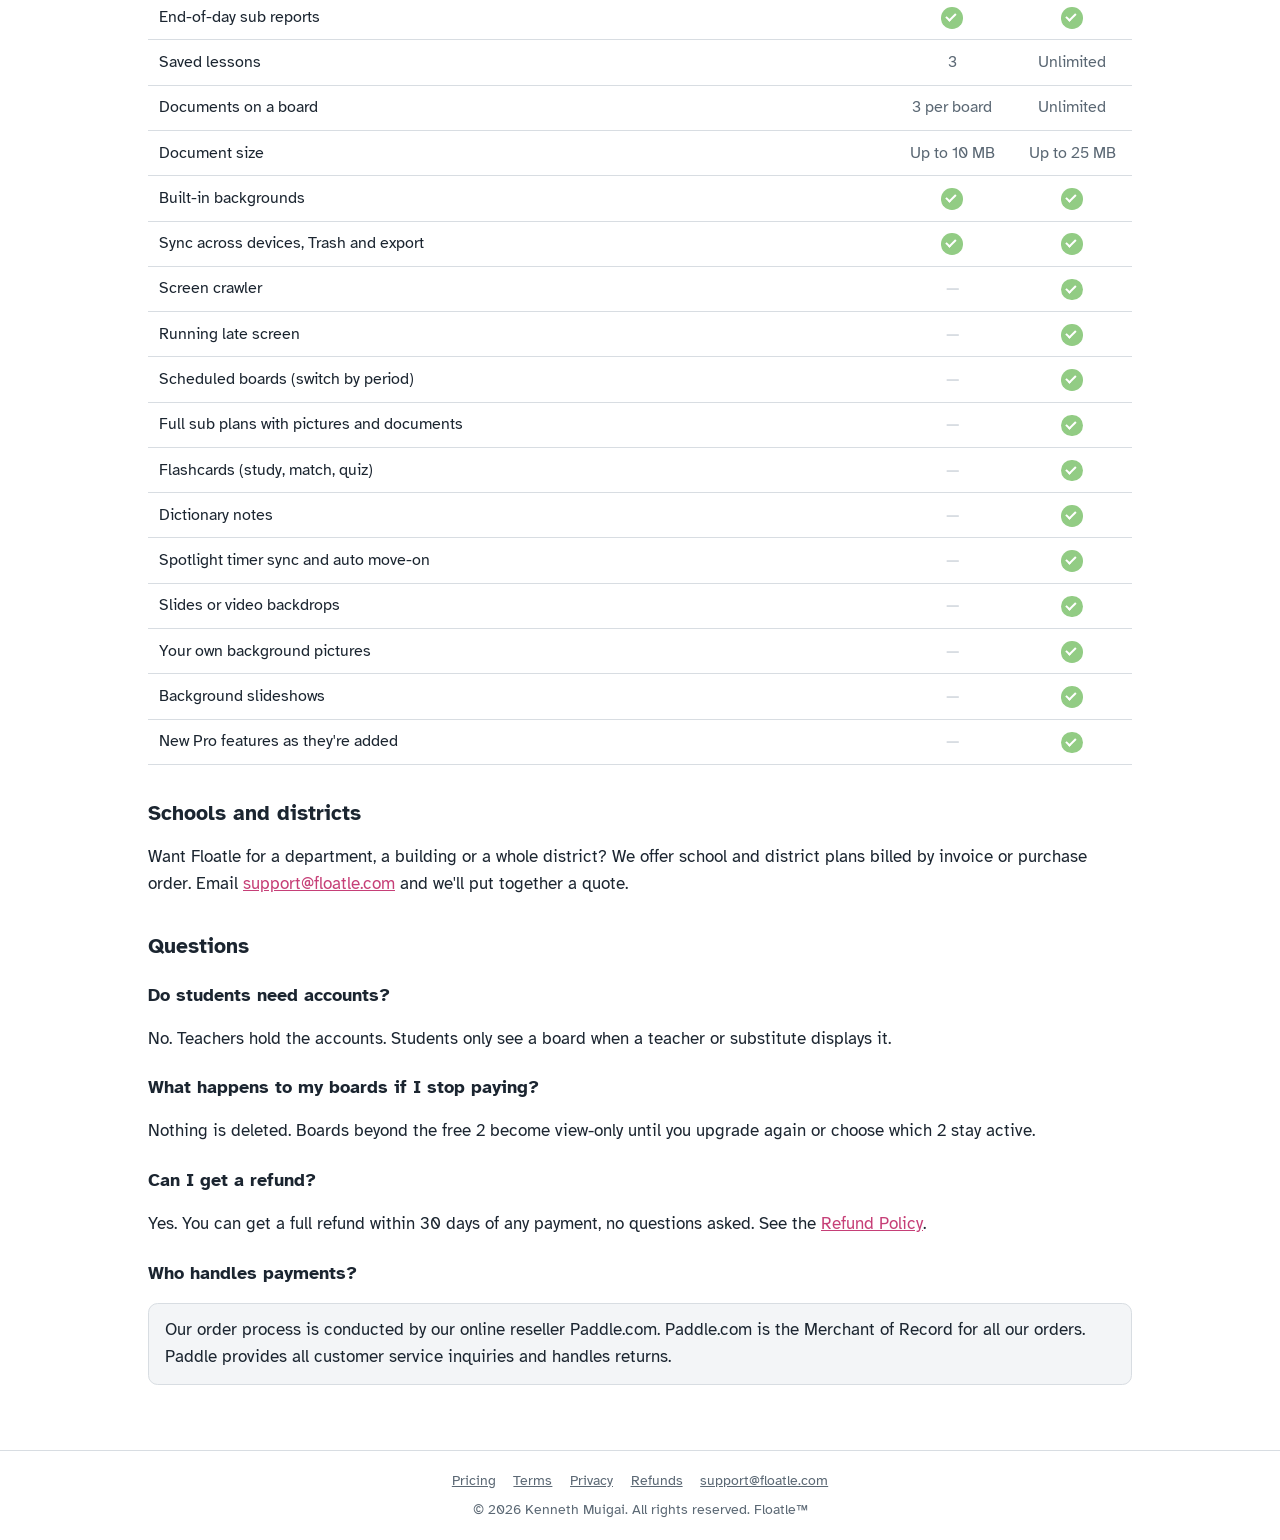
==== commit 9d6213d7: "View-only boards after Pro ends; close checkout until launch - When Pro ends, 2 boards stay active a" ====
--- a/pricing/index.html
+++ b/pricing/index.html
@@ -22,6 +22,7 @@
 <main class="wide">
 <h1>Simple pricing for teachers</h1>
 <p class="lead">Start free. Upgrade to Pro for unlimited boards and the tools that save you time on busy days and sub days.</p>
+<p class="launch-note"><b>Floatle Pro opens soon.</b> Everything in Free works today. The Founding Teacher price will be here when Pro opens.</p>
 
 <div class="plans">
   <section class="plan">
--- a/assets/legal.css
+++ b/assets/legal.css
@@ -79,3 +79,4 @@
 .sr{position:absolute;width:1px;height:1px;overflow:hidden;clip:rect(0 0 0 0)}
 @media (max-width:480px){.compare thead th:not(:first-child){width:5.2rem}}
 .monthly-link{display:block;text-align:center;margin-top:.6rem;font-size:.92rem;color:var(--muted)}
+.launch-note{margin:1.2rem 0 0;padding:.8rem 1rem;border-radius:12px;background:#FFF8E1;border:1px solid #E8D48A;color:#3D3200}
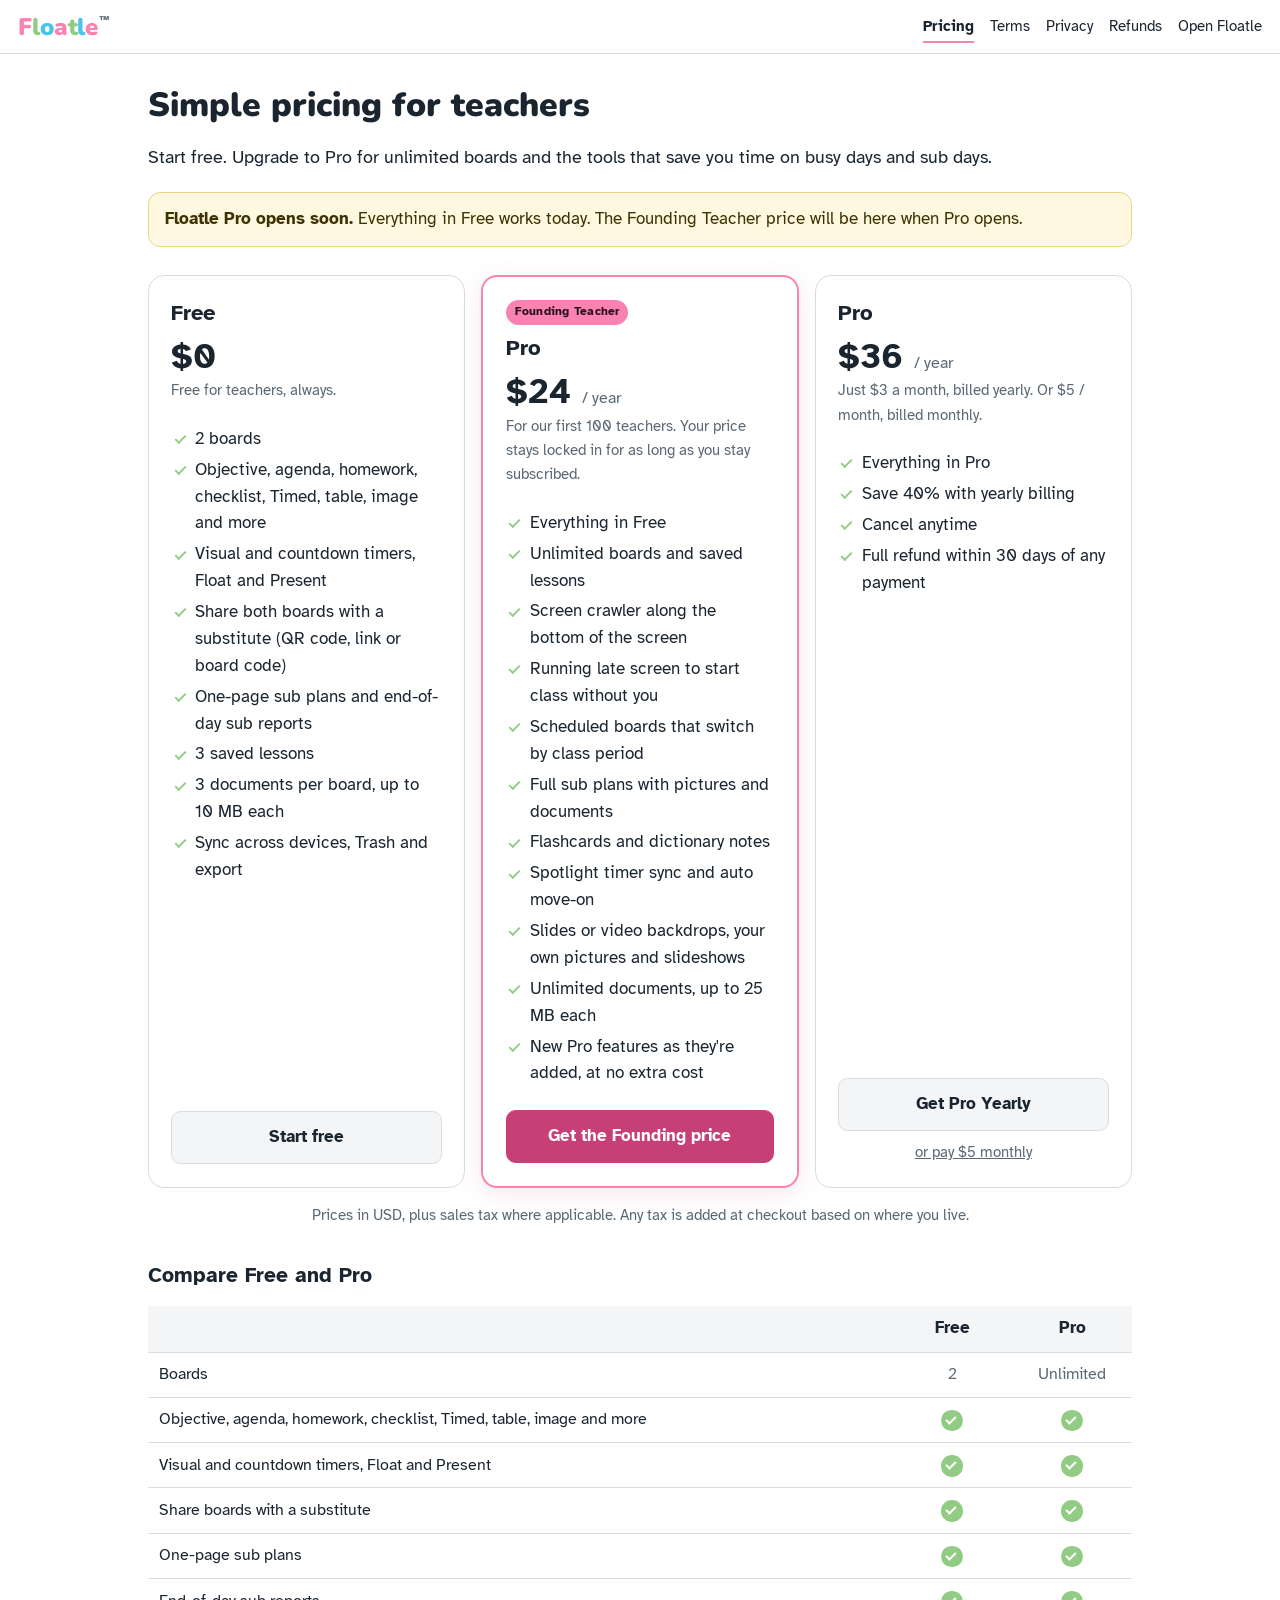
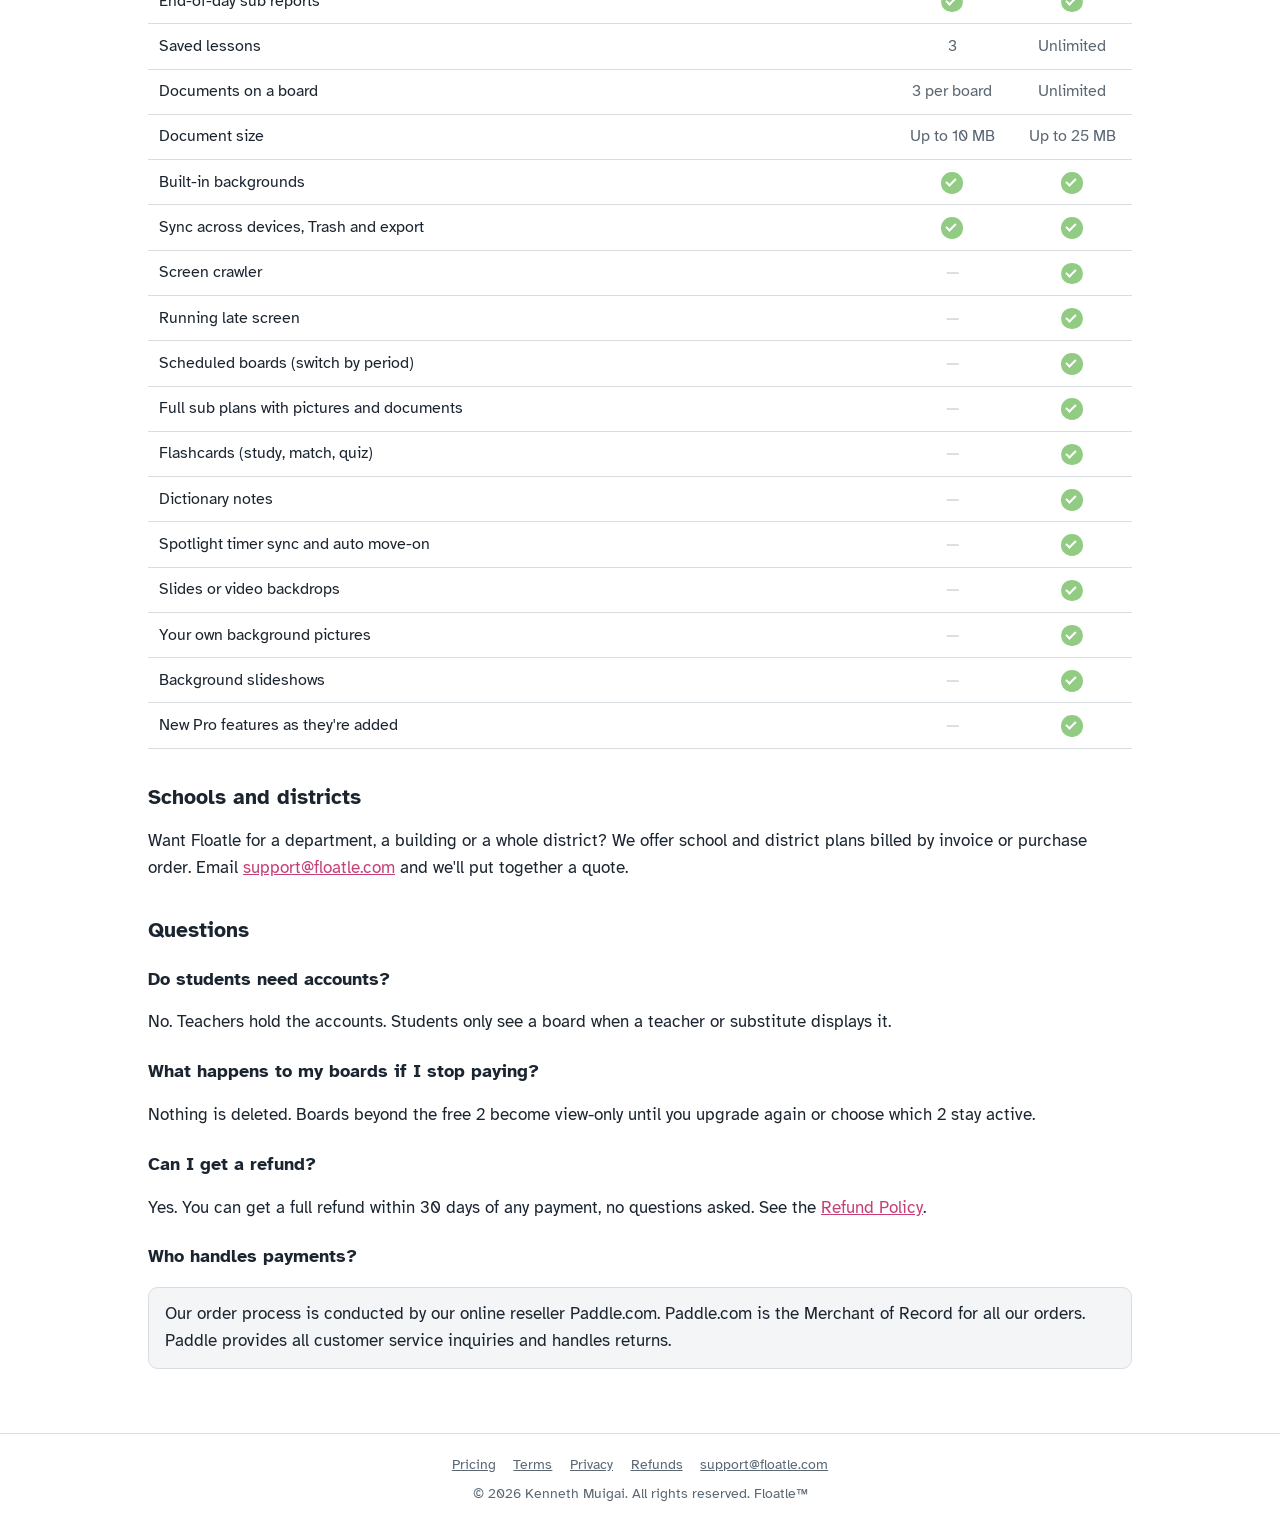
==== commit 65dd9a5b: "Pricing page: say prices are plus sales tax where applicable Co-Authored-By: Claude Opus 5.5 <norepl" ====
--- a/pricing/index.html
+++ b/pricing/index.html
@@ -78,7 +78,7 @@
   </section>
 </div>
 
-<p>Prices are in US dollars. Sales tax may be added at checkout depending on where you live.</p>
+<p class="price-note">Prices in USD, plus sales tax where applicable. Any tax is added at checkout based on where you live.</p>
 
 <h2>Compare Free and Pro</h2>
 <div class="table-wrap">
--- a/assets/legal.css
+++ b/assets/legal.css
@@ -80,3 +80,4 @@
 @media (max-width:480px){.compare thead th:not(:first-child){width:5.2rem}}
 .monthly-link{display:block;text-align:center;margin-top:.6rem;font-size:.92rem;color:var(--muted)}
 .launch-note{margin:1.2rem 0 0;padding:.8rem 1rem;border-radius:12px;background:#FFF8E1;border:1px solid #E8D48A;color:#3D3200}
+.price-note{margin:-.8rem 0 1.6rem;text-align:center;font-size:.92rem;color:var(--muted,#5b6570)}
